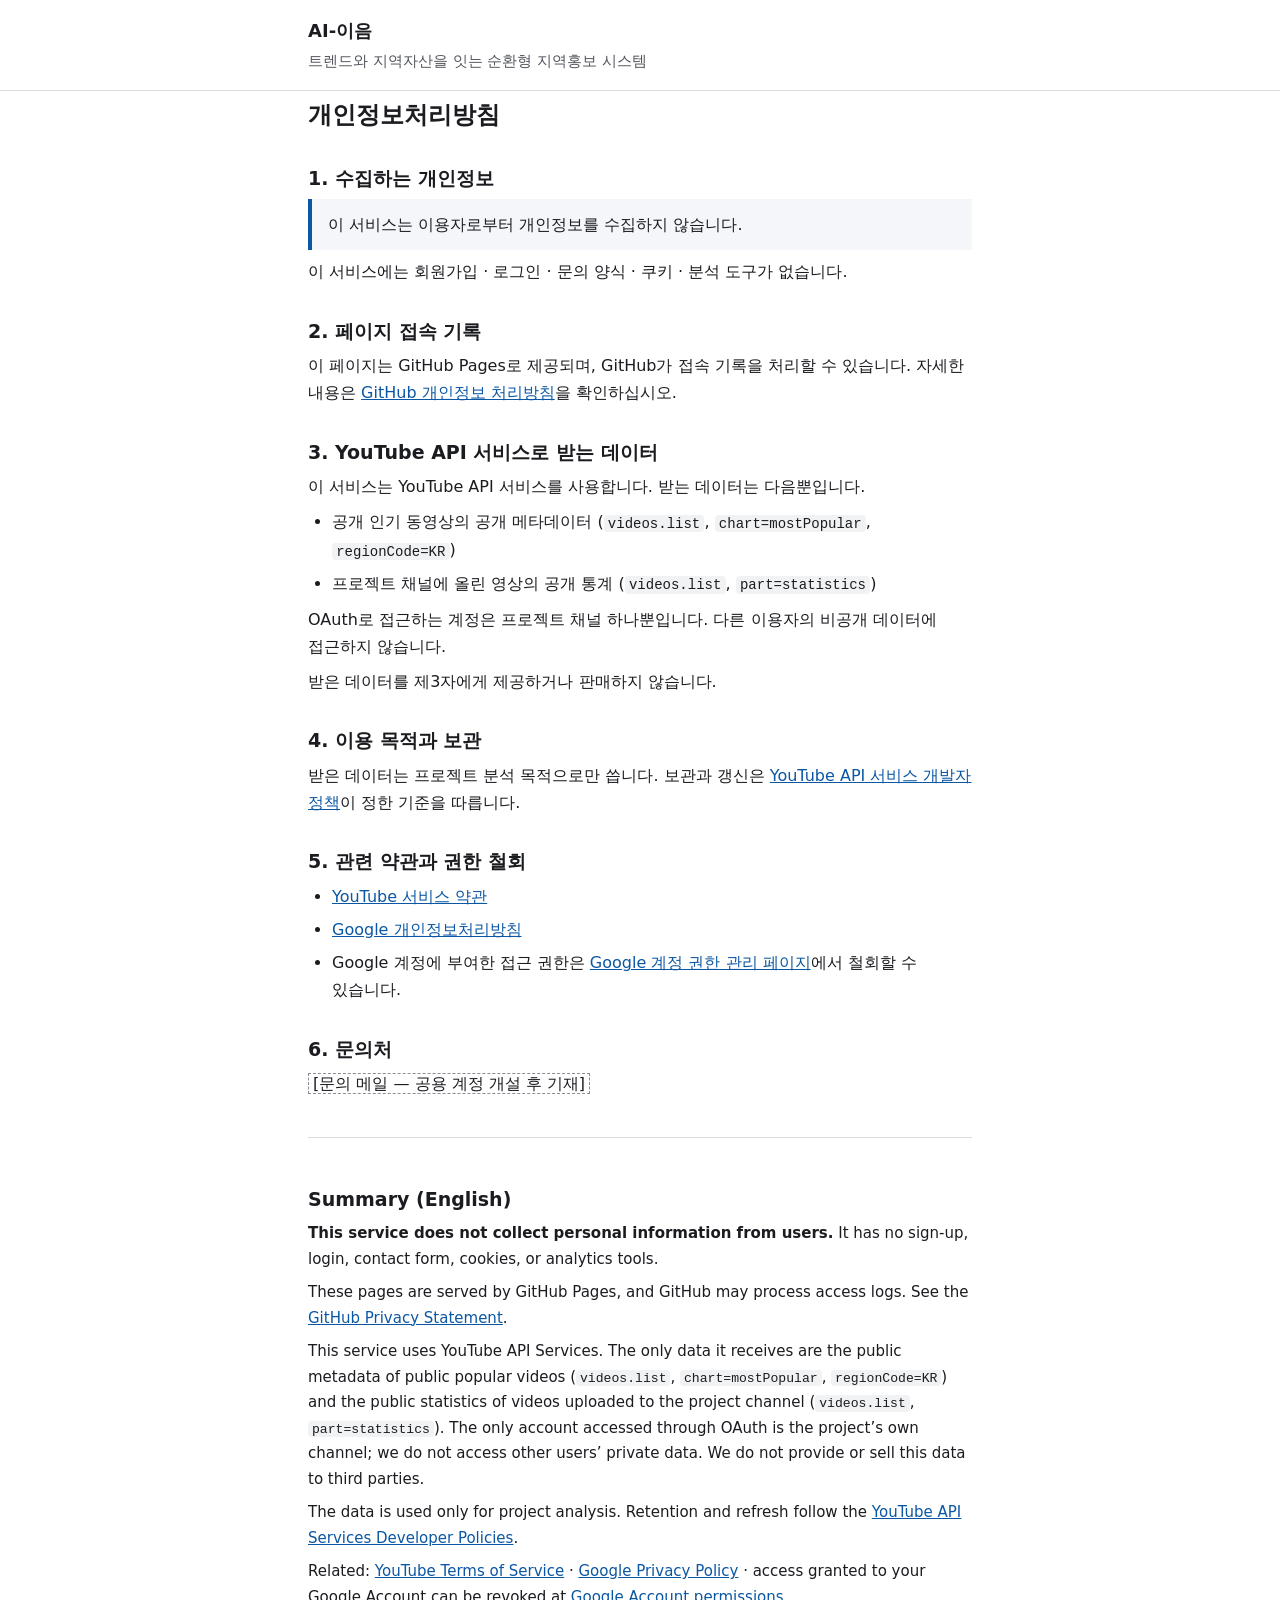
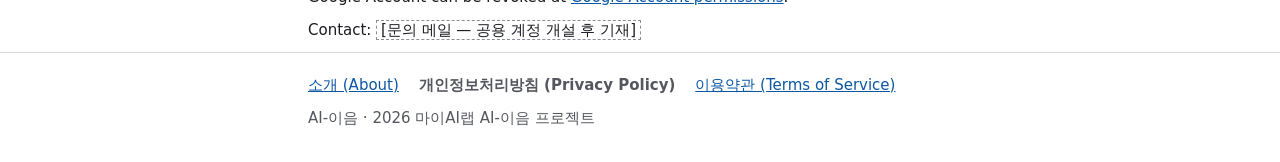
==== docs/privacy.html @ 0bbabc1b "docs: 공개 안내 페이지 3쪽 (소개 · 개인정보처리방침 · 이용약관) - docs/index.html: 프로젝트 소개, 사람 승인 3단계(G1~G3), YouTube Data" ====
<!doctype html>
<html lang="ko">
<head>
  <meta charset="utf-8">
  <meta name="viewport" content="width=device-width, initial-scale=1">
  <title>개인정보처리방침 · AI-이음</title>
  <meta name="description" content="AI-이음 개인정보처리방침">
  <link rel="icon" href="data:,">
  <link rel="stylesheet" href="style.css">
</head>
<body>
  <header class="site-header">
    <div class="wrap">
      <a class="brand" href="index.html">AI-이음</a>
      <p class="tagline">트렌드와 지역자산을 잇는 순환형 지역홍보 시스템</p>
    </div>
  </header>

  <main class="wrap">
    <h1>개인정보처리방침</h1>

    <h2>1. 수집하는 개인정보</h2>
    <p class="note">이 서비스는 이용자로부터 개인정보를 수집하지 않습니다.</p>
    <p>이 서비스에는 회원가입 · 로그인 · 문의 양식 · 쿠키 · 분석 도구가 없습니다.</p>

    <h2>2. 페이지 접속 기록</h2>
    <p>이 페이지는 GitHub Pages로 제공되며, GitHub가 접속 기록을 처리할 수 있습니다.
      자세한 내용은 <a href="https://docs.github.com/en/site-policy/privacy-policies/github-general-privacy-statement">GitHub 개인정보 처리방침</a>을 확인하십시오.</p>

    <h2>3. YouTube API 서비스로 받는 데이터</h2>
    <p>이 서비스는 YouTube API 서비스를 사용합니다. 받는 데이터는 다음뿐입니다.</p>
    <ul>
      <li>공개 인기 동영상의 공개 메타데이터 (<code>videos.list</code>, <code>chart=mostPopular</code>, <code>regionCode=KR</code>)</li>
      <li>프로젝트 채널에 올린 영상의 공개 통계 (<code>videos.list</code>, <code>part=statistics</code>)</li>
    </ul>
    <p>OAuth로 접근하는 계정은 프로젝트 채널 하나뿐입니다. 다른 이용자의 비공개 데이터에 접근하지 않습니다.</p>
    <p>받은 데이터를 제3자에게 제공하거나 판매하지 않습니다.</p>

    <h2>4. 이용 목적과 보관</h2>
    <p>받은 데이터는 프로젝트 분석 목적으로만 씁니다.
      보관과 갱신은 <a href="https://developers.google.com/youtube/terms/developer-policies">YouTube API 서비스 개발자 정책</a>이 정한 기준을 따릅니다.</p>

    <h2>5. 관련 약관과 권한 철회</h2>
    <ul>
      <li><a href="https://www.youtube.com/t/terms">YouTube 서비스 약관</a></li>
      <li><a href="https://policies.google.com/privacy">Google 개인정보처리방침</a></li>
      <li>Google 계정에 부여한 접근 권한은 <a href="https://myaccount.google.com/permissions">Google 계정 권한 관리 페이지</a>에서 철회할 수 있습니다.</li>
    </ul>

    <h2>6. 문의처</h2>
    <p><em class="placeholder">[문의 메일 — 공용 계정 개설 후 기재]</em></p>

    <section class="summary-en" lang="en">
      <h2>Summary (English)</h2>
      <p><strong>This service does not collect personal information from users.</strong>
        It has no sign-up, login, contact form, cookies, or analytics tools.</p>
      <p>These pages are served by GitHub Pages, and GitHub may process access logs.
        See the <a href="https://docs.github.com/en/site-policy/privacy-policies/github-general-privacy-statement">GitHub Privacy Statement</a>.</p>
      <p>This service uses YouTube API Services. The only data it receives are
        the public metadata of public popular videos (<code>videos.list</code>, <code>chart=mostPopular</code>, <code>regionCode=KR</code>)
        and the public statistics of videos uploaded to the project channel (<code>videos.list</code>, <code>part=statistics</code>).
        The only account accessed through OAuth is the project’s own channel; we do not access other users’ private data.
        We do not provide or sell this data to third parties.</p>
      <p>The data is used only for project analysis. Retention and refresh follow the
        <a href="https://developers.google.com/youtube/terms/developer-policies">YouTube API Services Developer Policies</a>.</p>
      <p>Related: <a href="https://www.youtube.com/t/terms">YouTube Terms of Service</a> ·
        <a href="https://policies.google.com/privacy">Google Privacy Policy</a> ·
        access granted to your Google Account can be revoked at <a href="https://myaccount.google.com/permissions">Google Account permissions</a>.</p>
      <p>Contact: <em class="placeholder">[문의 메일 — 공용 계정 개설 후 기재]</em></p>
    </section>
  </main>

  <footer class="site-footer">
    <div class="wrap">
      <nav aria-label="사이트 안내">
        <ul>
          <li><a href="index.html">소개 (About)</a></li>
          <li><a href="privacy.html" aria-current="page">개인정보처리방침 (Privacy Policy)</a></li>
          <li><a href="terms.html">이용약관 (Terms of Service)</a></li>
        </ul>
      </nav>
      <p>AI-이음 · 2026 마이AI랩 AI-이음 프로젝트</p>
    </div>
  </footer>
</body>
</html>
---- docs/style.css ----
/* 공용 스타일 — 시스템 글꼴만 쓴다. 외부 글꼴·CDN 없음. */
:root {
  color-scheme: light dark;
}

* {
  box-sizing: border-box;
}

html {
  -webkit-text-size-adjust: 100%;
  text-size-adjust: 100%;
}

body {
  margin: 0;
  font-family: system-ui, -apple-system, "Segoe UI", "Apple SD Gothic Neo", "Malgun Gothic", "Noto Sans KR", sans-serif;
  font-size: 1rem;
  line-height: 1.7;
  word-break: keep-all;
  overflow-wrap: anywhere;
  color: #1b1c20;
  color: light-dark(#1b1c20, #e6e7ea);
  background: #ffffff;
  background: light-dark(#ffffff, #16171a);
}

.wrap {
  max-width: 44rem;
  margin: 0 auto;
  padding: 0 1.25rem;
}

a {
  color: #0b57a4;
  color: light-dark(#0b57a4, #8cbcf2);
}

a:focus-visible {
  outline: 2px solid currentColor;
  outline-offset: 2px;
}

/* 머리 */
.site-header {
  border-bottom: 1px solid #d9dbe0;
  border-bottom: 1px solid light-dark(#d9dbe0, #34363c);
  padding: 1rem 0;
}

.brand {
  font-weight: 700;
  font-size: 1.125rem;
  text-decoration: none;
  color: inherit;
}

.tagline {
  margin: 0.125rem 0 0;
  font-size: 0.9375rem;
  color: #55575e;
  color: light-dark(#55575e, #a9abb2);
}

/* 본문 */
main {
  padding: 1.5rem 0 2.5rem;
}

h1 {
  font-size: 1.5rem;
  line-height: 1.4;
  margin: 0.5rem 0 1rem;
}

h2 {
  font-size: 1.1875rem;
  line-height: 1.4;
  margin: 2rem 0 0.5rem;
}

h3 {
  font-size: 1rem;
  margin: 1.25rem 0 0.25rem;
}

p,
ul,
ol {
  margin: 0.5rem 0;
}

ul,
ol {
  padding-left: 1.5rem;
}

li + li {
  margin-top: 0.375rem;
}

code {
  font-family: ui-monospace, "SFMono-Regular", Menlo, Consolas, monospace;
  font-size: 0.875em;
  padding: 0.05em 0.3em;
  border-radius: 4px;
  background: #f1f2f4;
  background: light-dark(#f1f2f4, #25272c);
  overflow-wrap: anywhere;
}

.note {
  padding: 0.75rem 1rem;
  border-left: 4px solid #0b57a4;
  border-left: 4px solid light-dark(#0b57a4, #8cbcf2);
  background: #f4f6f9;
  background: light-dark(#f4f6f9, #1f2126);
}

.placeholder {
  font-style: normal;
  padding: 0 0.25em;
  border: 1px dashed #8a8d95;
}

/* 영문 요약 */
.summary-en {
  margin-top: 2.5rem;
  padding-top: 1rem;
  border-top: 1px solid #d9dbe0;
  border-top: 1px solid light-dark(#d9dbe0, #34363c);
  font-size: 0.9375rem;
  word-break: normal;
}

/* 꼬리 */
.site-footer {
  border-top: 1px solid #d9dbe0;
  border-top: 1px solid light-dark(#d9dbe0, #34363c);
  padding: 1.25rem 0 2rem;
  font-size: 0.9375rem;
  color: #55575e;
  color: light-dark(#55575e, #a9abb2);
}

.site-footer ul {
  list-style: none;
  padding: 0;
  margin: 0 0 0.5rem;
  display: flex;
  flex-wrap: wrap;
  gap: 0.25rem 1.25rem;
}

.site-footer li + li {
  margin-top: 0;
}

.site-footer a[aria-current="page"] {
  color: inherit;
  font-weight: 700;
  text-decoration: none;
}

.site-footer p {
  margin: 0;
}
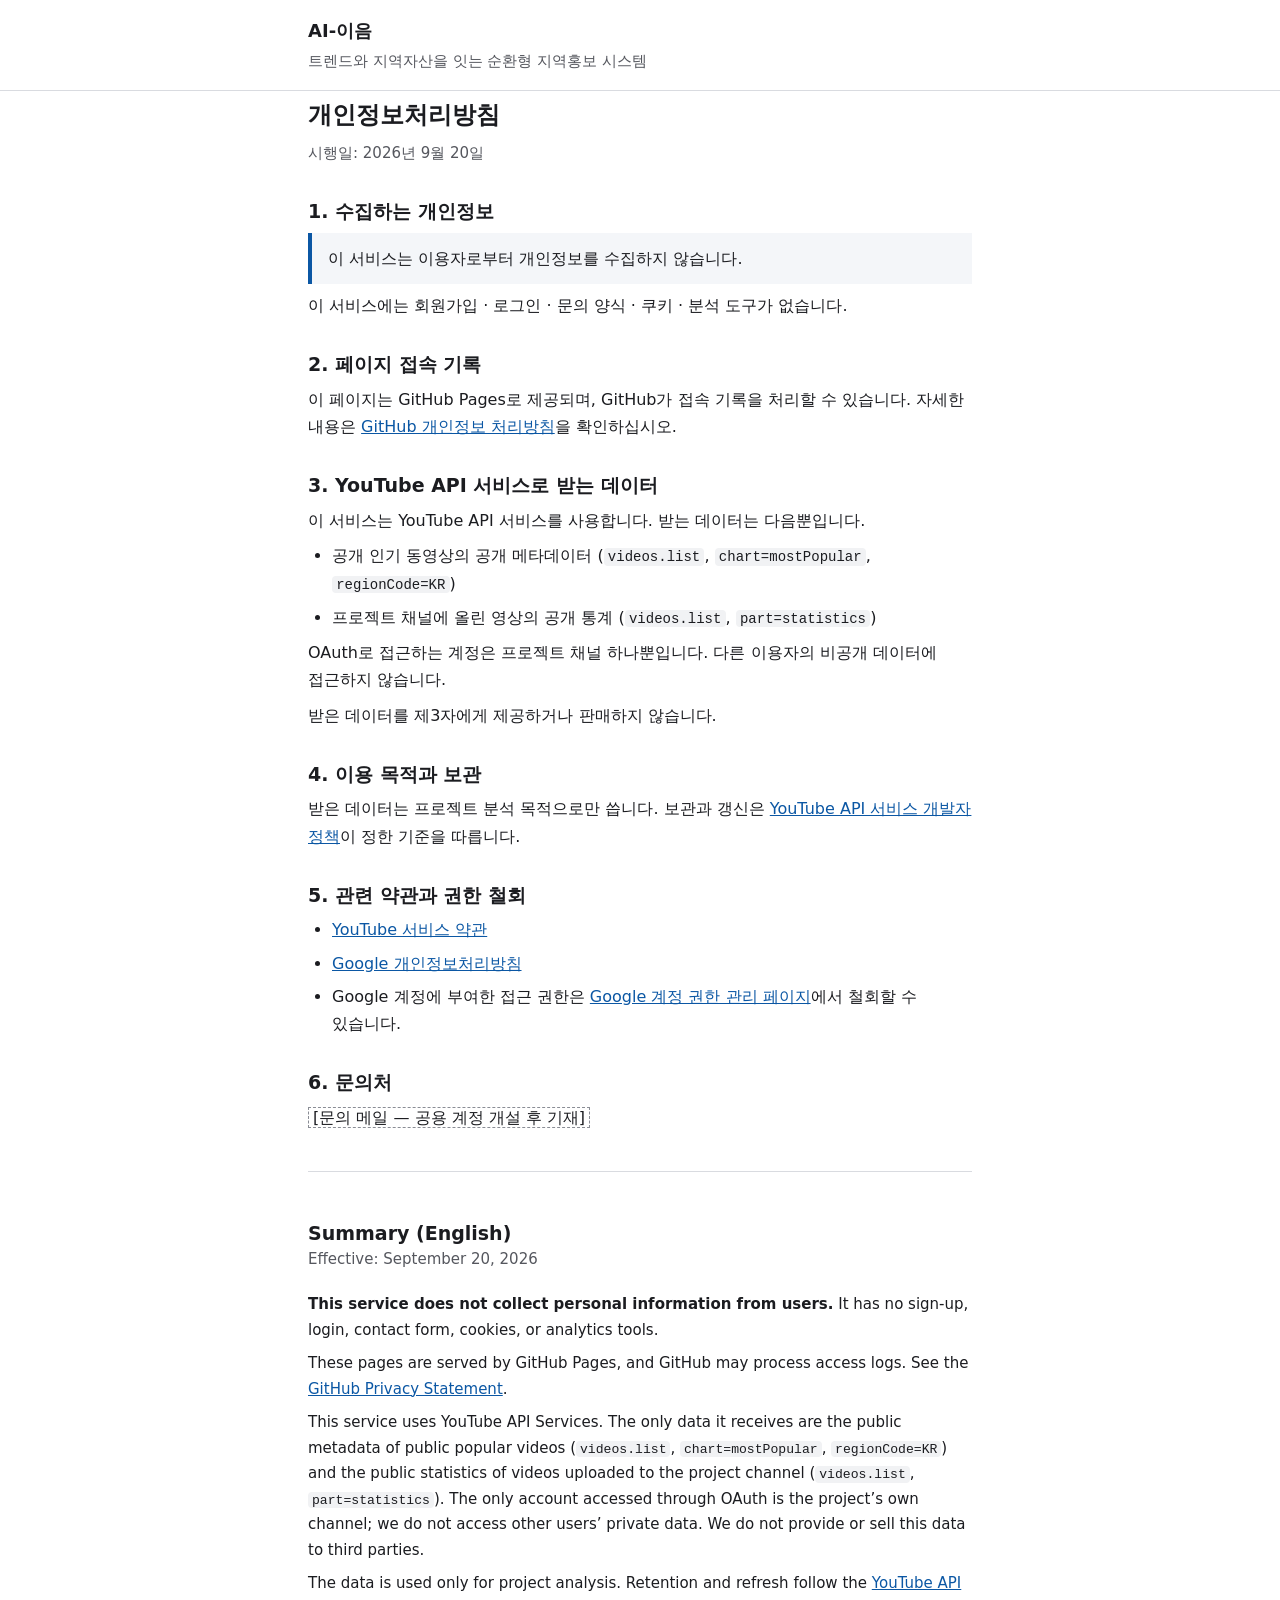
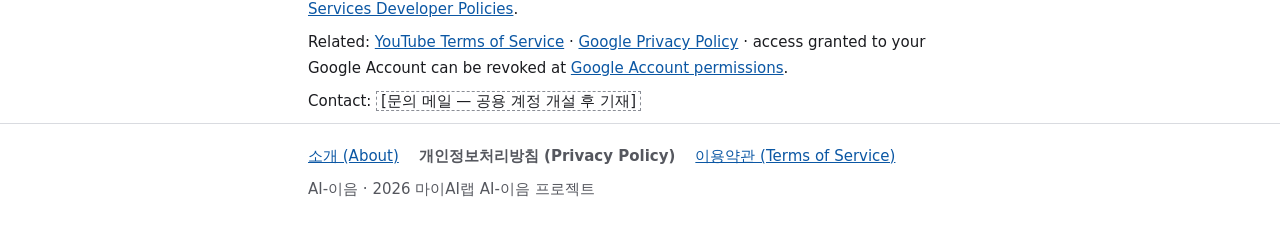
==== commit ac621f45: "docs: 개발 단계 표기 · 시행일 추가 (사장실 결정 반영) - index 소개 첫 단락과 영문 요약에 "2026년 9월 현재 개발 중, 게시한 영상 없음" 한 문장 - pri" ====
--- a/docs/privacy.html
+++ b/docs/privacy.html
@@ -18,6 +18,7 @@
 
   <main class="wrap">
     <h1>개인정보처리방침</h1>
+    <p class="effective">시행일: 2026년 9월 20일</p>
 
     <h2>1. 수집하는 개인정보</h2>
     <p class="note">이 서비스는 이용자로부터 개인정보를 수집하지 않습니다.</p>
@@ -52,6 +53,7 @@
 
     <section class="summary-en" lang="en">
       <h2>Summary (English)</h2>
+      <p class="effective">Effective: September 20, 2026</p>
       <p><strong>This service does not collect personal information from users.</strong>
         It has no sign-up, login, contact form, cookies, or analytics tools.</p>
       <p>These pages are served by GitHub Pages, and GitHub may process access logs.
--- a/docs/style.css
+++ b/docs/style.css
@@ -71,6 +71,13 @@
   font-size: 1.5rem;
   line-height: 1.4;
   margin: 0.5rem 0 1rem;
+}
+
+.effective {
+  margin: -0.5rem 0 1.25rem;
+  font-size: 0.9375rem;
+  color: #55575e;
+  color: light-dark(#55575e, #a9abb2);
 }
 
 h2 {
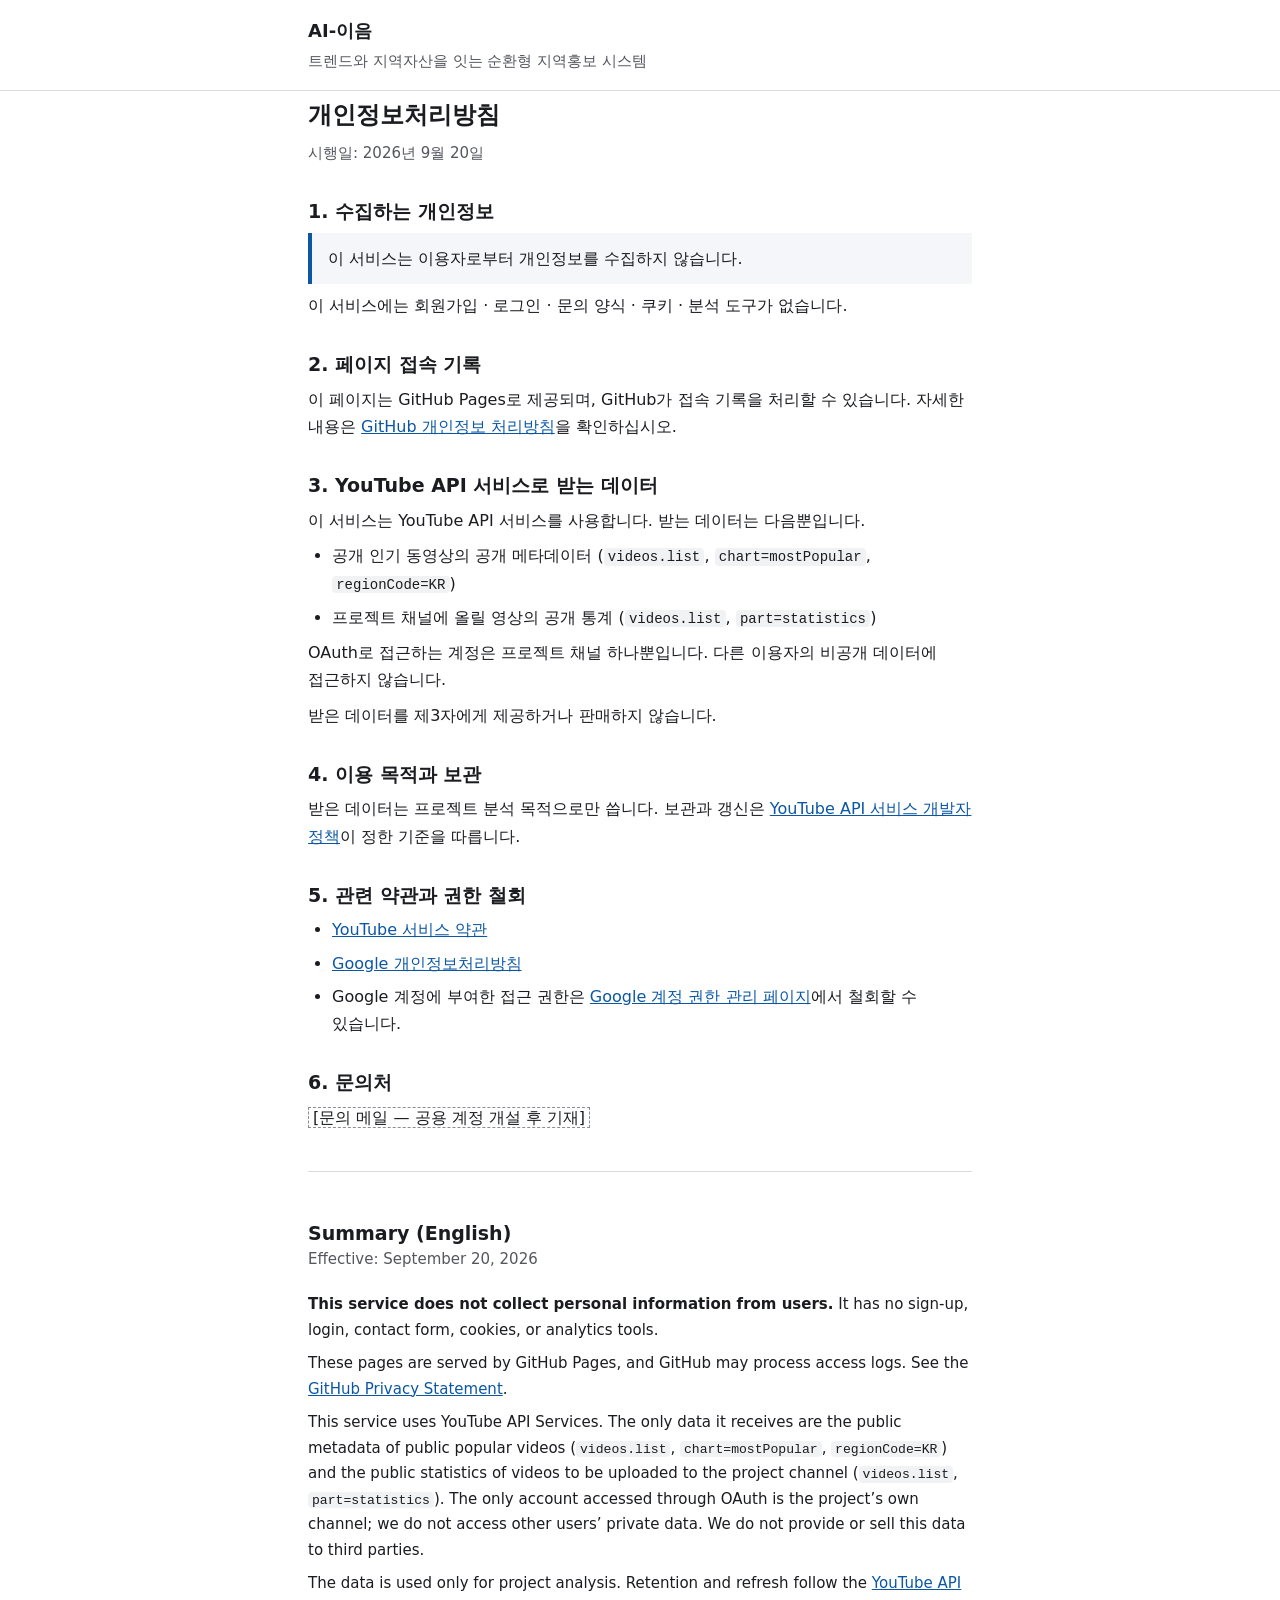
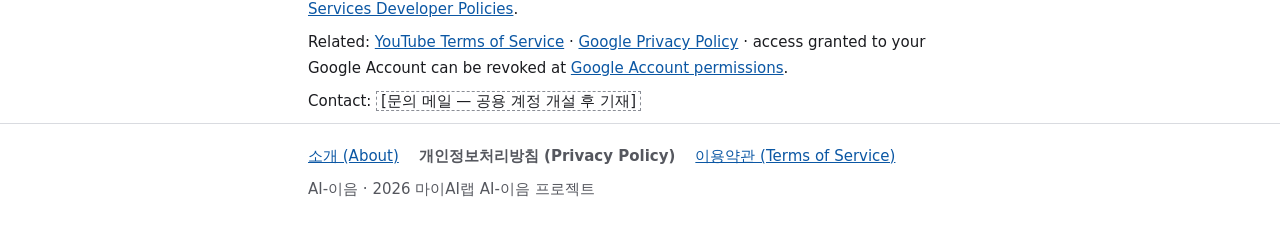
==== commit f1846468: "docs: YouTube 통계 문장 시제 정정 — 올린 영상 → 올릴 영상 (X-08b) 아직 게시한 영상이 없으므로 통계 수집 대상 문장을 예정형으로 바꾼다. index.html" ====
--- a/docs/privacy.html
+++ b/docs/privacy.html
@@ -32,7 +32,7 @@
     <p>이 서비스는 YouTube API 서비스를 사용합니다. 받는 데이터는 다음뿐입니다.</p>
     <ul>
       <li>공개 인기 동영상의 공개 메타데이터 (<code>videos.list</code>, <code>chart=mostPopular</code>, <code>regionCode=KR</code>)</li>
-      <li>프로젝트 채널에 올린 영상의 공개 통계 (<code>videos.list</code>, <code>part=statistics</code>)</li>
+      <li>프로젝트 채널에 올릴 영상의 공개 통계 (<code>videos.list</code>, <code>part=statistics</code>)</li>
     </ul>
     <p>OAuth로 접근하는 계정은 프로젝트 채널 하나뿐입니다. 다른 이용자의 비공개 데이터에 접근하지 않습니다.</p>
     <p>받은 데이터를 제3자에게 제공하거나 판매하지 않습니다.</p>
@@ -60,7 +60,7 @@
         See the <a href="https://docs.github.com/en/site-policy/privacy-policies/github-general-privacy-statement">GitHub Privacy Statement</a>.</p>
       <p>This service uses YouTube API Services. The only data it receives are
         the public metadata of public popular videos (<code>videos.list</code>, <code>chart=mostPopular</code>, <code>regionCode=KR</code>)
-        and the public statistics of videos uploaded to the project channel (<code>videos.list</code>, <code>part=statistics</code>).
+        and the public statistics of videos to be uploaded to the project channel (<code>videos.list</code>, <code>part=statistics</code>).
         The only account accessed through OAuth is the project’s own channel; we do not access other users’ private data.
         We do not provide or sell this data to third parties.</p>
       <p>The data is used only for project analysis. Retention and refresh follow the
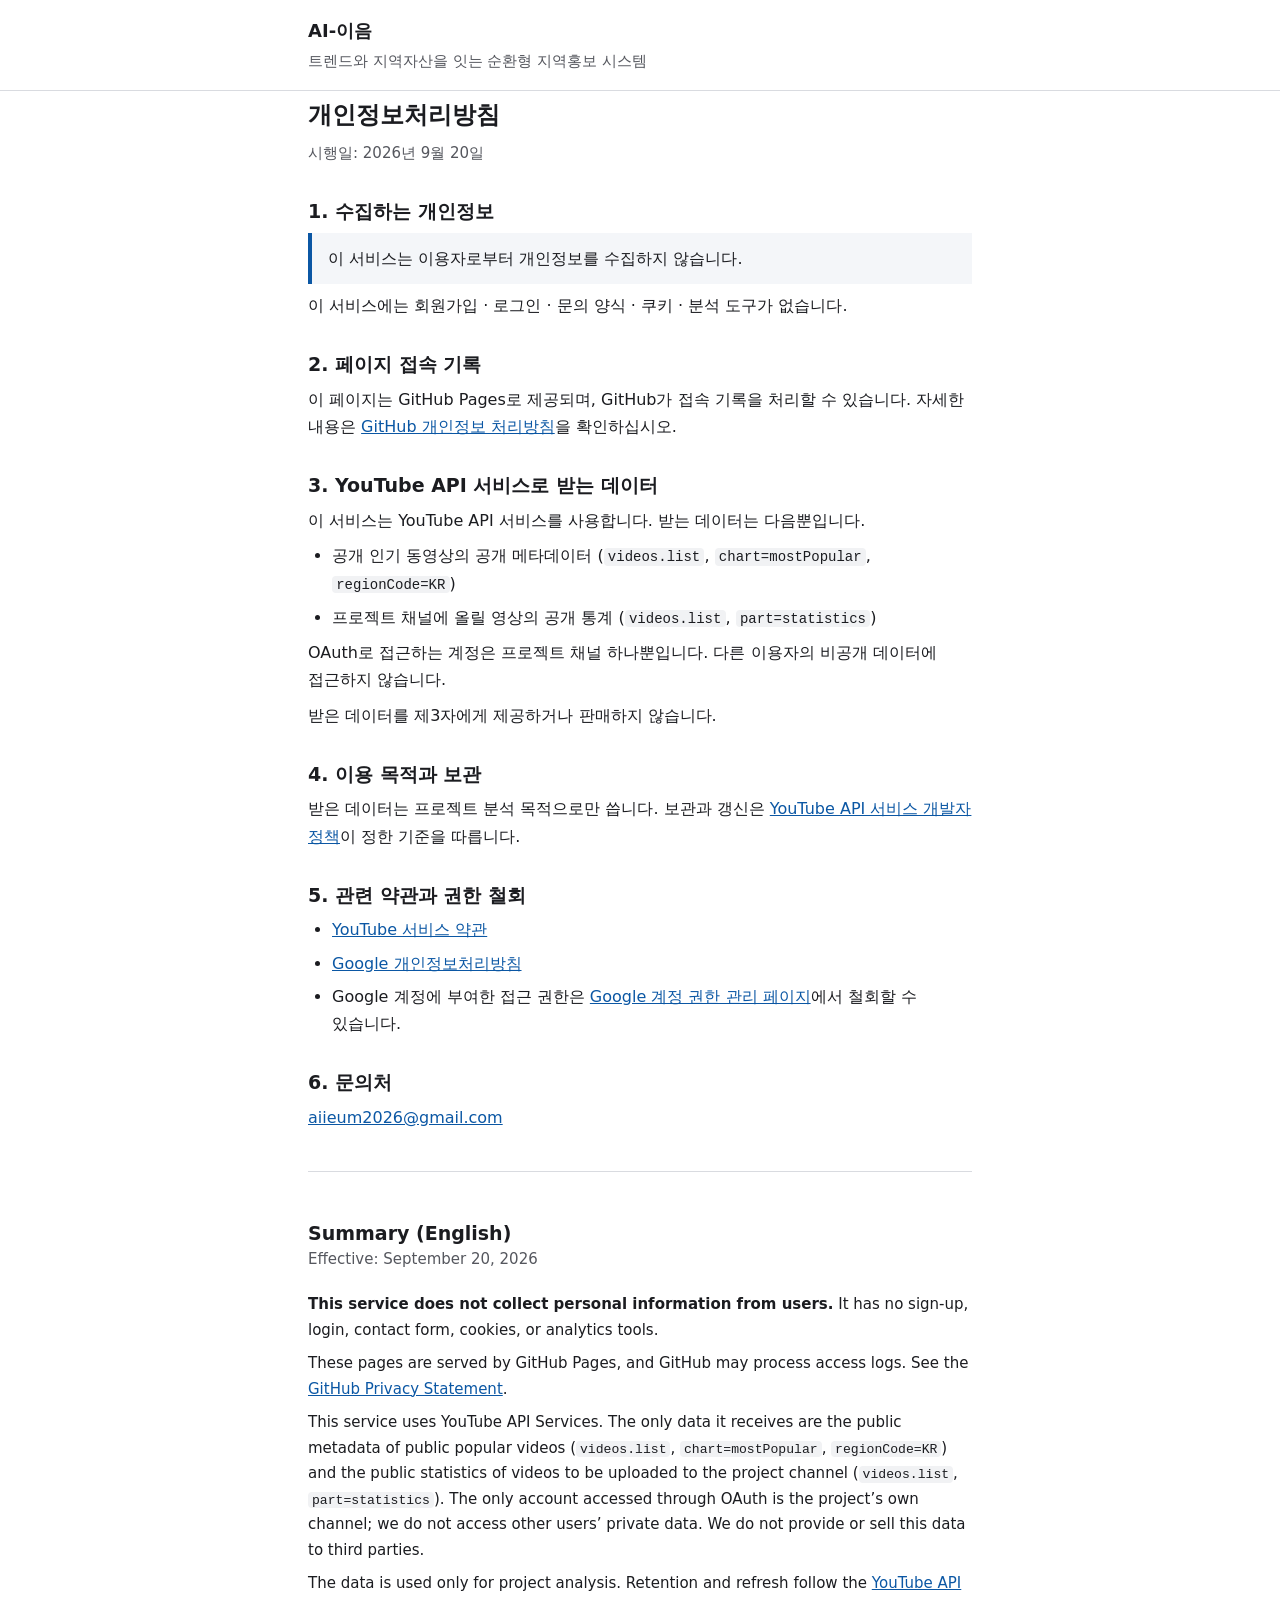
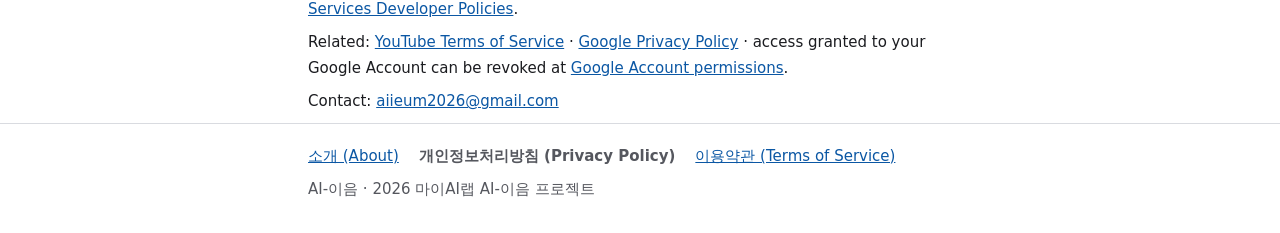
==== commit 63cb7328: "docs: 문의처 자리표시자 4곳 → 공용 메일 mailto 링크 (X-08c) Co-Authored-By: Claude Opus 5 (1M context) <noreply@ant" ====
--- a/docs/privacy.html
+++ b/docs/privacy.html
@@ -49,7 +49,7 @@
     </ul>
 
     <h2>6. 문의처</h2>
-    <p><em class="placeholder">[문의 메일 — 공용 계정 개설 후 기재]</em></p>
+    <p><a href="mailto:aiieum2026@gmail.com">aiieum2026@gmail.com</a></p>
 
     <section class="summary-en" lang="en">
       <h2>Summary (English)</h2>
@@ -68,7 +68,7 @@
       <p>Related: <a href="https://www.youtube.com/t/terms">YouTube Terms of Service</a> ·
         <a href="https://policies.google.com/privacy">Google Privacy Policy</a> ·
         access granted to your Google Account can be revoked at <a href="https://myaccount.google.com/permissions">Google Account permissions</a>.</p>
-      <p>Contact: <em class="placeholder">[문의 메일 — 공용 계정 개설 후 기재]</em></p>
+      <p>Contact: <a href="mailto:aiieum2026@gmail.com">aiieum2026@gmail.com</a></p>
     </section>
   </main>
 
